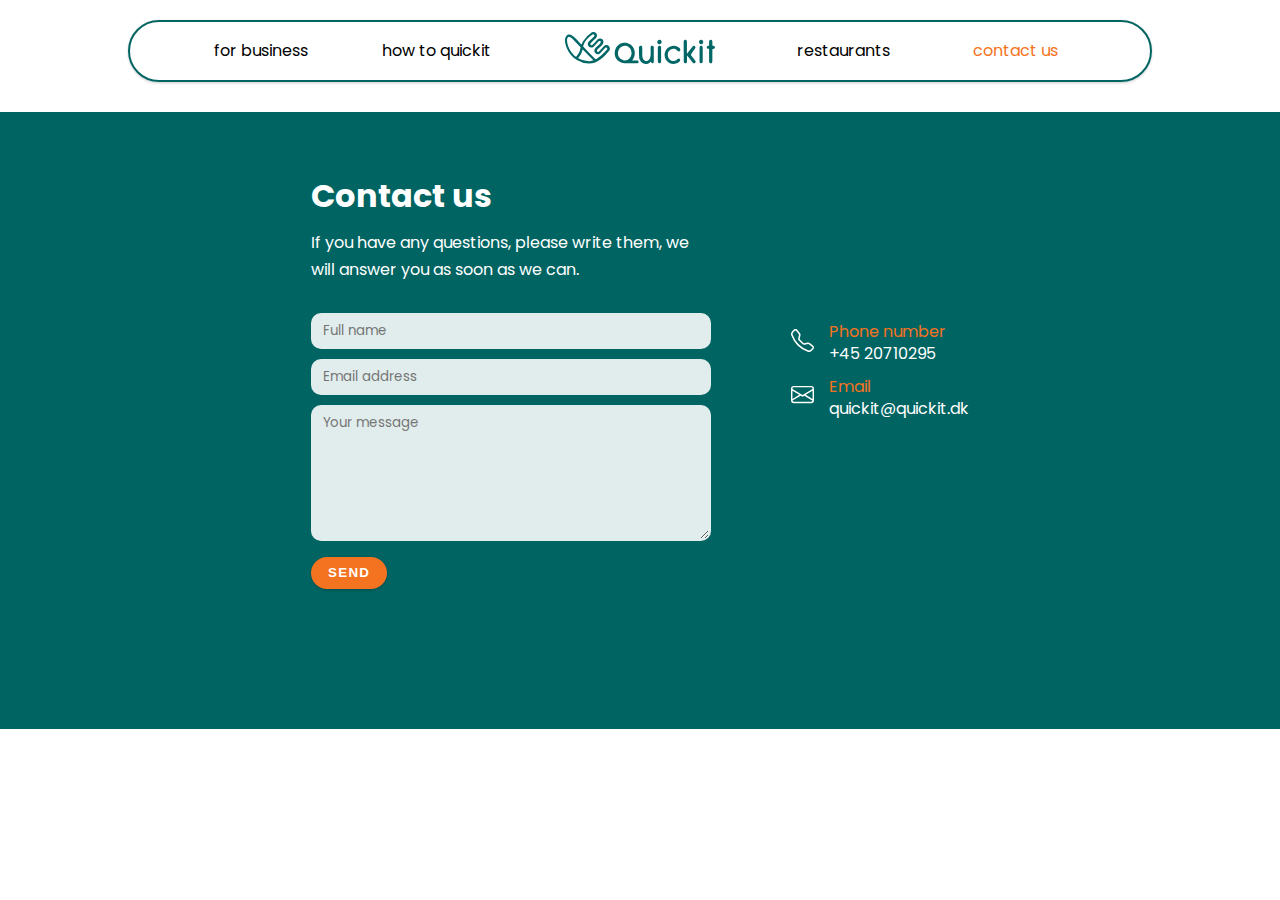
==== contact.html @ 6643c200 "starting point" ====
<!DOCTYPE html>
<html lang="en">
  <head>
    <meta charset="UTF-8" />
    <meta http-equiv="X-UA-Compatible" content="IE=edge" />
    <meta name="viewport" content="width=device-width, initial-scale=1.0" />
    <meta name="robots" content="noindex" />
    <title>Quickit</title>
    <link rel="stylesheet" href="style.css" />
  </head>
  <body>
    <header>
      <nav class="navbar">
        <ul>
          <li><a href="index.html#app">for business</a></li>
          <li><a href="how-to-quickit.html">how to quickit</a></li>
        </ul>
        <a href="index.html"><img class="logo" src="img/Old_logo_green_small.svg" alt="Quickit" /></a>
       
        <ul>
          <li><a href="restaurants.html">restaurants</a</li>
          <li><a class="selected" href="contact.html">contact us</a></li>
        </ul>


        <!-- BURGER MENU -->
        <button type="button" class="burger" id="menu-btn">
          <span class="burger-top"></span>
          <span class="burger-middle"></span>
          <span class="burger-bottom"></span>
        </button>
      </nav>

      <!-- MOBILE MENU  -->
      <div class="mobile-menu hidden" id="menu">
        <ul>
          <li><a href="index.html">For business</a></li>
          <li><a href="how-to-quickit.html">How to quickit</a></li>
          <li><a href="restaurants.html">Restaurants</a</li>
          <li><a class="selected" href="contact.html">Contact us</a></li>
        </ul>
        <div>
          <a class="m-right" href="#">
            <i>
              <svg xmlns="http://www.w3.org/2000/svg" width="30" height="30" fill="currentColor" class="bi bi-instagram" viewBox="0 0 16 16">
                <path d="M8 0C5.829 0 5.556.01 4.703.048 3.85.088 3.269.222 2.76.42a3.917 3.917 0 0 0-1.417.923A3.927 3.927 0 0 0 .42 2.76C.222 3.268.087 3.85.048 4.7.01 5.555 0 5.827 0 8.001c0 2.172.01 2.444.048 3.297.04.852.174 1.433.372 1.942.205.526.478.972.923 1.417.444.445.89.719 1.416.923.51.198 1.09.333 1.942.372C5.555 15.99 5.827 16 8 16s2.444-.01 3.298-.048c.851-.04 1.434-.174 1.943-.372a3.916 3.916 0 0 0 1.416-.923c.445-.445.718-.891.923-1.417.197-.509.332-1.09.372-1.942C15.99 10.445 16 10.173 16 8s-.01-2.445-.048-3.299c-.04-.851-.175-1.433-.372-1.941a3.926 3.926 0 0 0-.923-1.417A3.911 3.911 0 0 0 13.24.42c-.51-.198-1.092-.333-1.943-.372C10.443.01 10.172 0 7.998 0h.003zm-.717 1.442h.718c2.136 0 2.389.007 3.232.046.78.035 1.204.166 1.486.275.373.145.64.319.92.599.28.28.453.546.598.92.11.281.24.705.275 1.485.039.843.047 1.096.047 3.231s-.008 2.389-.047 3.232c-.035.78-.166 1.203-.275 1.485a2.47 2.47 0 0 1-.599.919c-.28.28-.546.453-.92.598-.28.11-.704.24-1.485.276-.843.038-1.096.047-3.232.047s-2.39-.009-3.233-.047c-.78-.036-1.203-.166-1.485-.276a2.478 2.478 0 0 1-.92-.598 2.48 2.48 0 0 1-.6-.92c-.109-.281-.24-.705-.275-1.485-.038-.843-.046-1.096-.046-3.233 0-2.136.008-2.388.046-3.231.036-.78.166-1.204.276-1.486.145-.373.319-.64.599-.92.28-.28.546-.453.92-.598.282-.11.705-.24 1.485-.276.738-.034 1.024-.044 2.515-.045v.002zm4.988 1.328a.96.96 0 1 0 0 1.92.96.96 0 0 0 0-1.92zm-4.27 1.122a4.109 4.109 0 1 0 0 8.217 4.109 4.109 0 0 0 0-8.217zm0 1.441a2.667 2.667 0 1 1 0 5.334 2.667 2.667 0 0 1 0-5.334z"/>
              </svg>
            </i>
          </a>
          <a href="#">
            <i>
              <svg xmlns="http://www.w3.org/2000/svg" width="30" height="30" fill="currentColor" class="bi bi-linkedin" viewBox="0 0 16 16">
                <path d="M0 1.146C0 .513.526 0 1.175 0h13.65C15.474 0 16 .513 16 1.146v13.708c0 .633-.526 1.146-1.175 1.146H1.175C.526 16 0 15.487 0 14.854V1.146zm4.943 12.248V6.169H2.542v7.225h2.401zm-1.2-8.212c.837 0 1.358-.554 1.358-1.248-.015-.709-.52-1.248-1.342-1.248-.822 0-1.359.54-1.359 1.248 0 .694.521 1.248 1.327 1.248h.016zm4.908 8.212V9.359c0-.216.016-.432.08-.586.173-.431.568-.878 1.232-.878.869 0 1.216.662 1.216 1.634v3.865h2.401V9.25c0-2.22-1.184-3.252-2.764-3.252-1.274 0-1.845.7-2.165 1.193v.025h-.016a5.54 5.54 0 0 1 .016-.025V6.169h-2.4c.03.678 0 7.225 0 7.225h2.4z"/>
              </svg>
            </i>
          </a>
        </div>
      </div>
    </header>

    <main class="bg-primary">
      <article class="grid-col-2 box-text">
        <section>
          <h1>Contact us</h1>
          <p>If you have any questions, please write them, we will answer you as soon as we can.</p>
          <div>
            <input type="text" name="fullname" placeholder="Full name">
            <input type="email" name="email" placeholder="Email address">
            <textarea name="message" id="message" cols="30" rows="6" placeholder="Your message"></textarea>
            <input class="btn bg-secondary" type="submit" value="Send">
          </div>
        </section>

        <aside>
          <div class="flex">
            <i>
              <svg xmlns="http://www.w3.org/2000/svg" width="23" height="23" fill="currentColor" class="bi bi-telephone" viewBox="0 0 16 16">
                <path d="M3.654 1.328a.678.678 0 0 0-1.015-.063L1.605 2.3c-.483.484-.661 1.169-.45 1.77a17.568 17.568 0 0 0 4.168 6.608 17.569 17.569 0 0 0 6.608 4.168c.601.211 1.286.033 1.77-.45l1.034-1.034a.678.678 0 0 0-.063-1.015l-2.307-1.794a.678.678 0 0 0-.58-.122l-2.19.547a1.745 1.745 0 0 1-1.657-.459L5.482 8.062a1.745 1.745 0 0 1-.46-1.657l.548-2.19a.678.678 0 0 0-.122-.58L3.654 1.328zM1.884.511a1.745 1.745 0 0 1 2.612.163L6.29 2.98c.329.423.445.974.315 1.494l-.547 2.19a.678.678 0 0 0 .178.643l2.457 2.457a.678.678 0 0 0 .644.178l2.189-.547a1.745 1.745 0 0 1 1.494.315l2.306 1.794c.829.645.905 1.87.163 2.611l-1.034 1.034c-.74.74-1.846 1.065-2.877.702a18.634 18.634 0 0 1-7.01-4.42 18.634 18.634 0 0 1-4.42-7.009c-.362-1.03-.037-2.137.703-2.877L1.885.511z"/>
              </svg>
            </i>
            <div>
              <span>Phone number</span>
              <span>+45 20710295</span>
            </div>
          </div>

          <div class="flex">
            <i>
              <svg xmlns="http://www.w3.org/2000/svg" width="23" height="23" fill="currentColor" class="bi bi-envelope" viewBox="0 0 16 16">
                <path d="M0 4a2 2 0 0 1 2-2h12a2 2 0 0 1 2 2v8a2 2 0 0 1-2 2H2a2 2 0 0 1-2-2V4zm2-1a1 1 0 0 0-1 1v.217l7 4.2 7-4.2V4a1 1 0 0 0-1-1H2zm13 2.383l-4.758 2.855L15 11.114v-5.73zm-.034 6.878L9.271 8.82 8 9.583 6.728 8.82l-5.694 3.44A1 1 0 0 0 2 13h12a1 1 0 0 0 .966-.739zM1 11.114l4.758-2.876L1 5.383v5.73z"/>
              </svg>
            </i>
            <div>
              <span>Email</span>
              <a class="emailAddress" href = "mailto: quickit@quickit.dk">quickit@quickit.dk</a></span>
            </div>
          </div>
        </aside>
      </article>
    </main>

    <script src="script.js"></script>
  </body>
</html>
---- style.css ----
@import url("https://fonts.googleapis.com/css2?family=Poppins:wght@200;300;400;500;600;700&display=swap");

/* GENERAL */
:root {
  --color-primary: #006462;
  --color-secondary: #f47321;
  --color-dark: #48505f;
  --color-light: #e3e3e3;
}

* {
  box-sizing: border-box;
  margin: 0;
  padding: 0;
}

html,
body {
  font-family: "Poppins";
  line-height: 1.4;
  color: #000;
}

a {
  color: #000;
  text-decoration: none;
  cursor: pointer;
}

ul {
  list-style: none;
}

h1,
h2 {
  font-size: 2rem;
}

.special-heading::before {
  content: "";
  position: absolute;
  width: 80px;
  height: 60px;
  border-radius: 1px;
  border-bottom: 5px solid var(--color-secondary);
}

h2 {
  margin-bottom: 1rem;
}

.special-heading {
  /* font-size: clamp(2rem, 8vw, 8rem); */
  display: block;
  font-size: 3rem;
  font-weight: 800;
  background: linear-gradient(to top, transparent 0%, var(--primary-color) 70%);
  -webkit-background-clip: text;
  /* opacity: 0.1; */
  text-align: center;
  grid-column: 1/-1;
  /* transform: rotate(-3deg); */
  position: relative;
}

p {
  margin: 5px 0;
  line-height: 1.7;
}

img {
  width: 100%;
  max-width: 250px;
}

section {
  padding: 2rem 0;
}

section,
main.bg-primary {
  margin-top: 30px;
  padding-bottom: 30px;
}

i {
  color: #fff;
}

video {
  max-width: 100%;
}

input:not(input.btn),
textarea {
  background-color: #e0edec;
  border-radius: 10px;
  padding: 6px 10px;
  margin-bottom: 10px;
  width: 400px;
  font-family: "Poppins";
}

input[type="text"],
input[type="email"],
textarea {
  border: 2px transparent solid;
}

input:focus,
textarea:focus {
  border: 2px solid var(--color-secondary);
  outline: none;
}

input:hover,
textarea:hover {
  border: 2px solid var(--color-secondary);
}

article.box-text section p {
  margin-top: 10px;
  margin-bottom: 30px;
}

figcaption {
  max-width: 270px;
  height: 130px;
  /* text-align: center; */
}

/* NAVBAR */
header {
  width: 100%;
  height: auto;
  margin-top: 20px;
}
.navbar {
  display: block;
  margin: 0 auto;
  width: 80%;
  /* max-width: 1000px; */
  height: auto;
  box-shadow: 0 1px 3px rgb(0 0 0 / 10%), 0 2px 2px rgb(0 0 0 / 6%),
    0 0 2px rgb(0 0 0 / 7%);
  border: 2px solid var(--color-primary);
  border-radius: 50px;
  padding: 10px;
}

.navbar {
  display: flex;
  justify-content: center;
  align-items: center;
}

.navbar ul {
  display: flex;
  justify-content: space-evenly;
  align-items: center;
  width: 100%;
}

.navbar a:hover {
  box-shadow: 0 1.3px var(--color-primary);
}

.logo {
  width: 150px;
  height: auto;
}

.selected {
  color: var(--color-secondary);
}

.slider-click .selected {
  border-bottom: 3px solid var(--color-secondary);
}

.slider-click a:hover {
  color: var(--color-secondary);
}

.slider-click em {
  font-style: initial;
  font-weight: 400;
  color: #000;
}

.container {
  width: 100%;
  position: relative;
}

.container::before {
  content: "";
  position: absolute;
  height: 700px;
  bottom: -700px;
  right: 0;
  left: 0;
  z-index: -10;
  /* background-color: var(--color-secondary); */
  background: linear-gradient(to top, #f7f7f700, #006462);
  transform: skewY(-3deg);
  opacity: 0.6;
}

.container::after {
  content: "";
  position: absolute;
  height: 100px;
  bottom: -70px;
  right: 0;
  left: 0;
  z-index: -10;
  background-color: var(--color-secondary);
  transform: skewY(-3deg);
}

.icon-container {
  /* width: 100px;
  height: 102px; */
  width: 106px;
  height: 106px;
  place-self: end;
  position: relative;
  overflow: hidden;
  border-radius: 10px;
  display: flex;
  align-items: center;
  justify-content: center;
}

.icon-container::before {
  content: "";
  position: absolute;
  /* width: 102px;
  height: 104px; */
  width: 40px;
  height: 140%;
  /* background: linear-gradient(#fff, var(--color-secondary)); */
  background-color: var(--color-secondary);
  animation: rotate 5s linear infinite;
  /* border-radius: 20px; */
  place-self: center;
}

.icon-container::after {
  content: "";
  position: absolute;
  inset: 4px;
  border-radius: 10px;
}

#delay1 .icon-container::before {
  animation-delay: 1s;
}

#delay2 .icon-container::before {
  animation-delay: 2s;
}

@keyframes rotate {
  0% {
    transform: rotate(0deg);
  }
  100% {
    transform: rotate(360deg);
  }
}

.icon-container img {
  position: relative;
  place-self: center;
  z-index: 1;
}

/* BOX */

.box-images {
  position: relative;
  top: 0;
  left: 0;
}

.box-a img,
.box-text {
  max-width: 500px;
  margin: 0 auto;
  justify-self: center;
  /* padding: 20px 0; */
}

.box-a img {
  position: relative;
  top: 0;
  left: 0;
}

#animated_text {
  position: absolute;
  left: 0px;
  top: 0;
  animation: rotation 30s infinite linear;
}

@keyframes rotation {
  from {
    transform: rotate(0deg);
  }
  to {
    transform: rotate(359deg);
  }
}

.box-a em {
  color: var(--color-primary);
  font-style: normal;
}

.box-b .grid-col-3 {
  border-radius: 5px;
  padding: 3vw 0 5vw 0;
  background-color: var(--color-primary);
}

.box-b .grid-col-3 {
  border-radius: 5px;
  box-shadow: 0 5px 25px rgb(0 0 0 / 15%);
  padding: 5vw 0;
  background-color: var(--color-primary);
}
.title {
  text-align: center;
  margin-top: 2rem;
}

.box-c span {
  font-size: 1.5rem;
}

.arrow {
  z-index: 100;
  font-size: 2rem;
  color: #fff;
  cursor: pointer;
  padding: 0 10px;
  background-color: var(--color-primary);
  position: absolute;
  right: 1vw;
  bottom: 0;
}

.arrow i:hover {
  transform: scale(1.3);
}

.box-d.bg-primary {
  width: 100%;
  position: relative;
  background-color: var(--color-primary);
  /* z-index: -1; */
}

/* .box-d.bg-primary::before,
.box-d.bg-primary::after {
  content: "";
  position: absolute;
  height: 1400px;
  bottom: -600px;
  right: 0;
  left: 0;
  z-index: -10;
  background: linear-gradient(to top, #63918f00, #006462);
  transform: skewY(-3deg);
} */

.box-e {
  margin-left: 2rem;
  margin-bottom: 30px;
  position: relative;
}

.box-e p:first-child {
  margin-bottom: 20px;
}

.box-e img {
  max-width: 350px;
  place-self: center;
}

.box-f h3 {
  margin: 10px 0;
}

.box-f .flex {
  gap: 5rem;
  justify-content: center;
}

.box-f p .box-text p,
.box-text .btn {
  margin-top: 20px;
}

.box-text input.btn {
  margin-top: 0;
}

/* GRID STYLES */
.grid-col-2 {
  display: grid;
  grid-template-columns: 1fr 1fr;
  gap: 1.5rem;
  align-items: center;
  justify-content: space-between;
  margin-bottom: 5rem;
}

.bg-primary .grid-col-2 {
  justify-content: center;
}

article.grid-col-2 {
  gap: 5rem;
}

/* .box-e.grid-col-2 {
  align-items: start;
} */

.grid-col-2b {
  display: grid;
  grid-template-columns: 1fr 2fr;
  align-items: center;
  justify-content: space-between;
  gap: 1rem;
}

.grid-col-3 {
  margin: 20px;
  display: grid;
  grid-template-columns: repeat(auto-fit, minmax(250px, 1fr));
  gap: 2rem;
  row-gap: 3rem;
  align-items: center;
  justify-content: space-between;
}

.box-b .grid-col-3 img {
  max-width: 100px;
  justify-self: end;
}

.box-d .grid-col-3 {
  grid-template-columns: repeat(auto-fit, minmax(350px, 1fr));
}

.box-d .grid-col-3 img {
  max-width: 200px;
  margin: 0 auto;
  display: block;
}

.grid-reversed :first-child {
  order: 2;
}

footer .grid-col-3 * {
  place-self: center;
}

.flex {
  display: flex;
  gap: 15px;
  align-items: center;
  margin-top: 10px;
}

/* BUTTONS */
.btn {
  cursor: pointer;
  display: inline-block;
  font-weight: bold;
  text-transform: uppercase;
  letter-spacing: 1.3px;
  color: #fff;
  border: none;
  border-radius: 25px;
  padding: 10px 20px;
  line-height: 1.2;
  text-align: center;
  text-decoration: none;
  background-color: var(--color-primary);
  box-shadow: 0 1px 3px rgb(0 0 0 / 10%), 0 2px 2px rgb(0 0 0 / 6%),
    0 0 2px rgb(0 0 0 / 7%);
}

.btn:hover {
  background-color: var(--color-secondary);
}

input.btn {
  padding: 6px 15px;
  border: 2px solid var(--color-secondary);
}

input.btn:hover {
  border: 2px solid #fff;
}

.buttons {
  display: flex;
  flex-direction: column;
}

/* BACKGROUNDS */
.bg-primary {
  background-color: var(--color-primary);
  color: #fff;
}

.bg-secondary {
  background-color: var(--color-secondary);
}

.bg-light {
  background-color: var(--color-light);
  color: #000;
}

/* TEXT STYLING */
.box-e .box-text {
  box-shadow: 0 5px 25px rgb(0 0 0 /15%);
  padding: 20px;
}

.text-center {
  text-align: center;
}

.text-light {
  font-weight: lighter;
}

/* MARGINS AND PADDINGS */
.m-right {
  margin-right: 1rem;
}

/* FOOTER */
footer {
  padding: 5px;
  border-top: 2px solid rgba(248, 248, 248, 0.5);
}

span:first-of-type {
  color: var(--color-secondary);
  display: block;
}

.footerInteraction:hover {
  transform: scale(1.2);
}

.emailAddress {
  color: white !important;
}

/* BURGER MENU ICON */
.burger {
  cursor: pointer;
  width: 24px;
  height: 24px;
  position: relative;
  background: none;
  border: none;
  z-index: 10;
  transition: all 0.25s;
  display: none;
}

.burger-top,
.burger-middle,
.burger-bottom {
  position: absolute;
  top: 0;
  left: 0;
  width: 24px;
  height: 2px;
  background-color: #000;
  transform: rotate(0);
  transition: all 0.5s;
}

.burger-middle {
  transform: translateY(7px);
}

.burger-bottom {
  transform: translateY(14px);
}

.open .burger-top {
  transform: rotate(45deg) translateY(6px) translateX(6px);
}

.open .burger-middle {
  display: none;
}

.open .burger-bottom {
  transform: rotate(-45deg) translateY(6px) translateX(-6px);
}

/* MOBILE MENU */
.mobile-menu {
  position: fixed;
  top: 100px;
  right: 0;
  background-color: var(--color-primary);
  width: 90%;
  height: 100%;
  padding: 30px;
  box-shadow: inset 0 4px 3px -3px rgb(0 0 0 / 10%),
    inset 0 4px 2px -2px rgb(0 0 0 / 7%);
  transition: all 0.6s;
  z-index: 10;
}

.mobile-menu ul a {
  color: #fff;
  line-height: 3;
  border-bottom: 1px solid #fff;
  font-size: 20px;
}

.mobile-menu a:hover {
  box-shadow: 0 1.3px var(--color-secondary);
  color: var(--color-secondary);
}

.mobile-menu div:last-child {
  margin-top: 30px;
}

.hidden {
  transform: translateX(100%);
  opacity: 0;
  transition: all 0s;
}

.no-scroll {
  overflow: hidden;
}

/* new slider */
section.box-c {
  margin-top: 0;
  padding: 0;
}

.box-c {
  position: relative;
}

.slider-container {
  position: relative;
  width: 800px;
  min-height: 500px;
  margin: 20px auto;
  overflow: hidden;
  border-radius: 10px;
  box-shadow: 0 5px 25px rgb(0 0 0 /15%);
}

.slider-container .slide {
  position: absolute;
  width: 100%;
  height: 100%;
  background-color: #f9f9f9;
  clip-path: circle(0% at 0 50%);
}

.slider-container .slide.active {
  clip-path: circle(150% at 0 50%);
  transition: 2s;
}

.slider-container .slide img {
  object-fit: cover;
  margin: auto;
  max-width: 150px;
}

.box-c {
  display: flex;
}

.slider-container .slide .info {
  position: absolute;
  right: 44px;
  width: 50%;
  border-radius: 5px;
  box-shadow: 0 5px 25px rgb(1 1 1 / 5%);
  margin: auto;
}

.navigation {
  height: 500px;
  display: flex;
  align-items: center;
  justify-content: space-between;
  opacity: 1;
  /* transition: opacity 0.5s ease; */
}

/* .slider-container:hover .navigation {
  opacity: 1;
} */

.prev-btn,
.next-btn {
  z-index: 100;
  font-size: 2rem;
  color: #fff;
  cursor: pointer;
  padding: 10px;
  background-color: var(--color-primary);
}

.prev-btn {
  border-top-right-radius: 3px;
  border-bottom-right-radius: 3px;
}

.next-btn {
  border-top-left-radius: 3px;
  border-bottom-left-radius: 3px;
}

.navigation-visibility {
  z-index: 100;
  display: flex;
  justify-content: center;
}

.navigation-visibility .slide-icon {
  z-index: 100;
  background-color: #066a682e;
  width: 20px;
  height: 10px;
  transform: translateY(-50px);
  margin: 0 6px;
  border-radius: 2px;
  box-shadow: 0 5px 25px rgb(1 1 1/20%);
  cursor: pointer;
}

.navigation-visibility .slide-icon.active {
  background-color: var(--color-primary);
}

/*******REVIEW******/

.review {
  position: relative;
  padding: 20px;
}

.review:hover {
  background-color: rgba(0, 0, 0, 0.219);
}

.img_review {
  display: block;
  width: 100%;
}

.img_overlay {
  width: 100%;
  height: 100%;
  background-color: #0064626b;
  color: #fff;
  display: flex;
  flex-direction: column;
  align-items: center;
  justify-content: center;
  opacity: 1;
  transition: opacity 0.25;
}

.review .img_overlay:hover {
  opacity: 1;
  cursor: pointer;
  text-align: center;
}

.img_overlay span {
  font-size: 3rem;
  text-align: center;
}

.img_overlay h4 {
  font-size: 1.5rem;
  text-align: center;
  font-weight: 200;
  font-style: italic;
}

/* about page - cup */

.cup-container {
  position: relative;
  top: 50px;
  display: flex;
  align-items: center;
  justify-content: center;
  z-index: -1;
}

.cup {
  position: relative;
  width: 280px;
  height: 300px;
  /* background: linear-gradient(to right, #2e7a7a, #006462); */
  background: linear-gradient(to right, #f9f9f9, #d9d9d9);
  border-bottom-left-radius: 45%;
  border-bottom-right-radius: 45%;
}

.top {
  position: absolute;
  top: -30px;
  left: 0;
  width: 100%;
  height: 60px;
  /* background-color: var(--color-primary); */
  background: linear-gradient(to right, #f9f9f9, #d9d9d9);
  border-radius: 50%;
}

.circle {
  position: absolute;
  top: 5px;
  left: 10px;
  width: calc(100% - 20px);
  height: 50px;
  /* background: linear-gradient(to right, #1b6d6c, #65a3a2); */
  background: linear-gradient(to left, #f9f9f9, #d9d9d9);
  border-radius: 50%;
  overflow: hidden;
}

.coffee {
  position: absolute;
  top: 15px;
  left: 0;
  width: 100%;
  height: 100%;
  background: linear-gradient(rgb(61, 25, 4), #6d391b);
  border-radius: 50%;
}

.handle {
  position: absolute;
  right: -70px;
  top: 40px;
  width: 160px;
  height: 180px;
  border: 25px solid #dcdcdc;
  border-left: 25px solid transparent;
  border-bottom: 25px solid transparent;
  border-radius: 50%;
  transform: rotate(42deg);
}

.plate {
  position: absolute;
  bottom: -50px;
  left: 50%;
  transform: translateX(-50%);
  width: 500px;
  height: 200px;
  /* background: linear-gradient(to left, #1b6d6c, #65a3a2); */
  background: linear-gradient(to right, #f9f9f9, #d9d9d9);
  border-radius: 50%;
  box-shadow: 0 35px 35px rgba(0, 0, 0, 0.2);
}

.plate::before {
  content: "";
  position: absolute;
  top: 10px;
  left: 10px;
  right: 10px;
  bottom: 10px;
  border-radius: 50%;
  /* background: linear-gradient(to left, #1b6d6c, #65a3a2); */
  background: linear-gradient(to left, #f9f9f9, #d9d9d9);
}

.plate::after {
  content: "";
  position: absolute;
  top: 30px;
  left: 30px;
  right: 30px;
  bottom: 30px;
  border-radius: 50%;
  background: radial-gradient(rgba(0, 0, 0, 0.2) 25%, transparent, transparent);
}

.vapour {
  position: relative;
  display: flex;
  z-index: 1000;
  padding: 0 20px;
}

.vapour span {
  position: relative;
  bottom: 50px;
  display: block;
  margin: 0 2px 50px;
  min-width: 8px;
  height: 120px;
  background-color: #fff;
  border-radius: 50%;
  animation: animate 5s linear infinite;
  opacity: 0;
  filter: blur(8px);
  animation-delay: calc(var(--i) * -0.5s);
}

@keyframes animate {
  0% {
    transform: translateY(0) scaleX(1);
    opacity: 0;
  }
  15% {
    opacity: 1;
  }
  50% {
    transform: translateY(-150px) scaleX(5);
  }
  95% {
    opacity: 0;
  }
  100% {
    transform: translateY(-300px) scaleX(5);
  }
}

/* RESTAURANT PAGE */
#map {
  height: 400px;
  width: 70%;
  margin: 2rem auto;
}

.restaurantGrid {
  display: grid;
  grid-template-columns: repeat(auto-fill, minmax(15rem, 1fr));
  height: auto;
  gap: 1rem;
  margin: 1rem 20rem 1rem 20rem;
}

.restaurant {
  position: relative;
  background: black;
  overflow: hidden;
  height: auto;
  margin: 0;
  vertical-align: middle;
}

.restaurant:hover {
  background-color: #666;
}

.restaurantBackground {
  position: relative;
  display: block;
  max-width: 100%;
  height: 30rem;
  object-fit: cover;
  opacity: 0.4;
  margin: 0;
}

.restaurantLogo {
  position: absolute;
  width: 10rem;
  left: 50%;
  top: 50%;
  transform: translate(-50%, -50%);
}

.restaurantName {
  color: var(--color-light);
  position: absolute;
  left: 20%;
  top: 60%;
  font-size: 2rem;
  margin: 0;
}

/*maps info window*/
.gm-style-iw-d {
  overflow: hidden !important;
}

.gm-style-iw.gm-style-iw-c {
  padding: 0;
}

.first_section {
  display: flex;
  flex-direction: column;
  align-items: center;
}

.first_section h4 {
  padding-top: 2rem;
}

/* MEDIA QUERIES */
@media screen and (min-width: 1440px) {
  .box-a img {
    max-width: 600px;
  }
  .navbar,
  .box-a,
  .box-c,
  .box-d .grid-col-3,
  .box-e {
    max-width: 1440px;
    margin-right: auto;
    margin-left: auto;
  }
  .box-b .grid-col-3 {
    margin: 20px;
    grid-template-columns: repeat(auto-fit, minmax(450px, 1fr));
  }

  .box-f img {
    max-width: 300px;
  }

  .restaurantGrid {
    margin: 1rem 20rem 1rem 20rem;
  }
}

@media screen and (max-width: 1260px) {
  h1,
  h2 {
    font-size: 1.5rem;
  }
  .box-d .grid-col-3 {
    grid-template-columns: repeat(auto-fit, minmax(250px, 1fr));
  }
}

@media (min-width: 1100px) {
  .text-light {
    display: grid;
    grid-template-columns: 1fr 1fr;
    grid-template-rows: 1fr 1fr;
    margin: 0 5rem 0 4rem;
  }

  .text-light p {
    grid-row: 2;
  }
}

@media screen and (max-width: 1100px) {
  .navbar {
    width: 100%;
  }

  .slide img {
    max-width: 200px;
  }

  .slide p {
    font-size: 16px;
    padding: 14px;
  }
  .slide p:last-child {
    margin-bottom: 0;
  }

  .grid-col-3 img {
    max-width: 150px;
  }

  .box-f .flex {
    gap: 2rem;
  }

  .cup-container {
    transform: translateX(-100px);
  }

  .restaurantGrid {
    margin: 1rem 10rem 1rem 10rem;
  }
  #map {
    width: 90%;
    margin: 0 auto;
  }
  .restaurantBackground {
    height: 25rem;
  }
}

@media screen and (max-width: 760px) {
  .box-a img {
    z-index: -10;
  }
  p {
    font-size: 14px;
  }

  section {
    padding: 20px;
  }

  .burger {
    display: block;
  }

  .navbar {
    border: none;
    box-shadow: none;
    justify-content: space-between;
  }

  .navbar ul {
    display: none;
  }
  .grid-col-2,
  .grid-col-2b,
  .grid-col-3 {
    grid-template-columns: 1fr;
  }

  .box-a.grid-col-2 img:first-child {
    order: 2;
  }

  .box-b .grid-col-3 img {
    justify-self: center;
  }

  .slider-container .slide .info {
    position: initial;
    width: fit-content;
    text-align: center;
  }

  .slider-container {
    min-height: 700px;
  }
  .navigation {
    height: 520px;
  }

  .special-heading {
    opacity: 1;
  }

  .box-images {
    max-width: 200px;
    place-self: center;
  }

  .box-c {
    display: flex;
  }

  .box-e {
    margin-left: 0;
    margin-bottom: 100px;
  }

  .box-f .flex {
    display: grid;
    max-width: 200px;
    margin: 0 auto;
  }
  article.grid-col-2 {
    gap: 0;
  }
  article.box-text {
    max-width: 300px;
    margin: 0 auto;
    justify-self: center;
  }

  .img_overlay {
    position: initial;
    opacity: 1;
  }

  .cup-container {
    transform: translateX(0);
  }

  .cup {
    width: 140px;
    height: 150px;
  }

  .plate {
    bottom: -25px;
    left: 50%;
    transform: translateX(-50%);
    width: 250px;
    height: 100px;
  }

  .handle {
    position: absolute;
    right: -30px;
    top: 20px;
    width: 80px;
    height: 90px;
    border: 12px solid #dcdcdc;
    border-left: 12px solid transparent;
    border-bottom: 12px solid transparent;
  }

  .restaurantGrid {
    margin: 1rem 1rem 1rem 1rem;
  }
  #map {
    width: 90%;
    margin: 0 auto;
  }
  .restaurantBackground {
    height: 15rem;
  }

  input:not(input.btn),
  textarea {
    width: fit-content;
  }
}
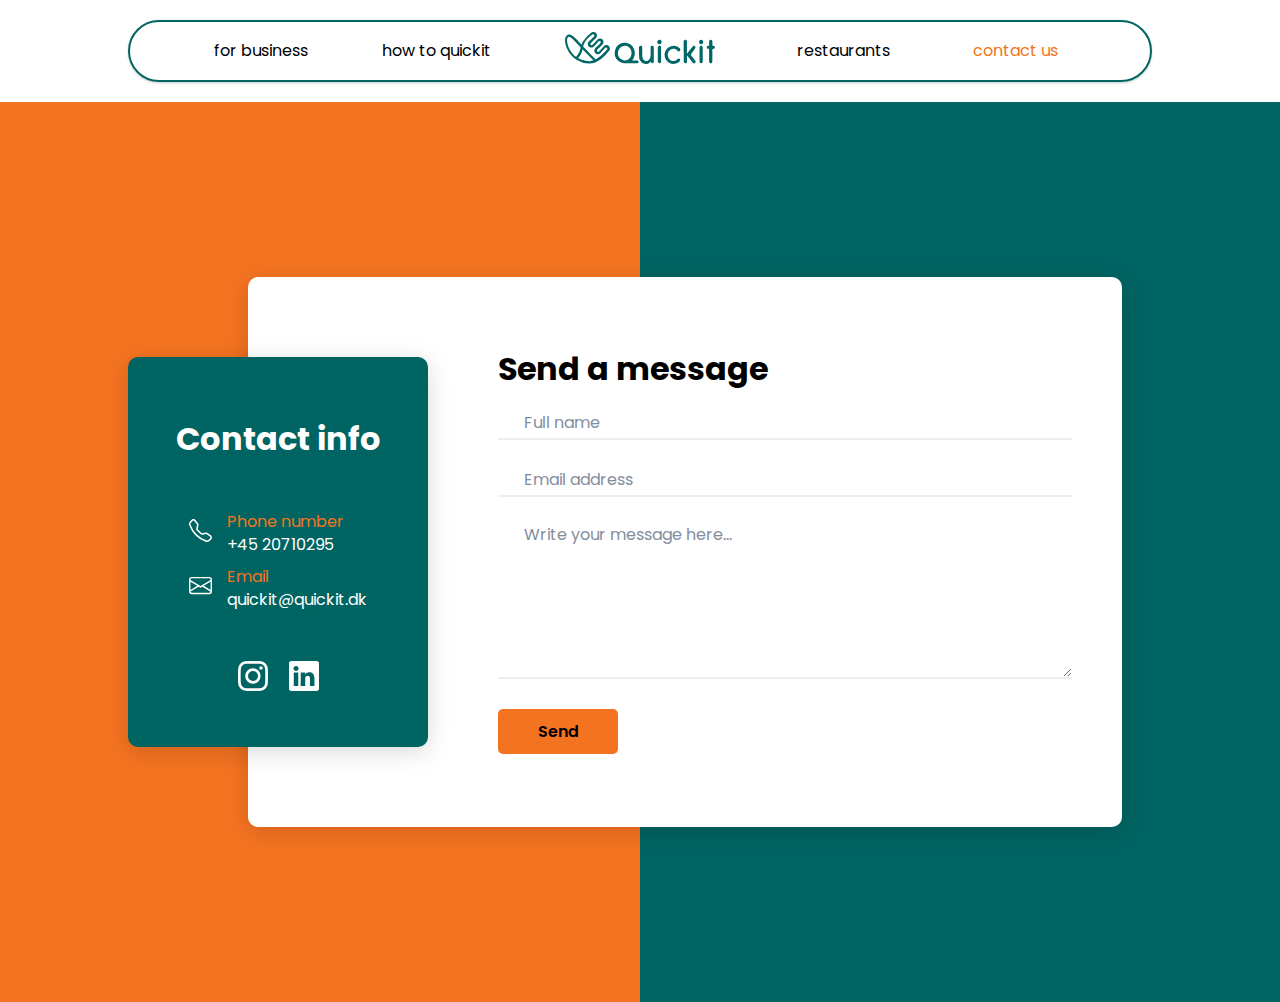
==== commit b18e379d: "new-layout" ====
--- a/contact.html
+++ b/contact.html
@@ -7,9 +7,10 @@
     <meta name="robots" content="noindex" />
     <title>Quickit</title>
     <link rel="stylesheet" href="style.css" />
+<link rel="stylesheet" href="https://unicons.iconscout.com/release/v4.0.0/css/line.css">
   </head>
   <body>
-    <header>
+    <header id="contact-page">
       <nav class="navbar">
         <ul>
           <li><a href="index.html#app">for business</a></li>
@@ -58,7 +59,7 @@
       </div>
     </header>
 
-    <main class="bg-primary">
+    <!-- <main class="bg-primary">
       <article class="grid-col-2 box-text">
         <section>
           <h1>Contact us</h1>
@@ -97,6 +98,93 @@
           </div>
         </aside>
       </article>
+    </main> -->
+    <main class="contact">
+      <div class="contact-container">
+        <section class="contact-info">
+          <h1>Contact info</h1>
+           <aside>
+          <div class="flex">
+            <i>
+              <svg xmlns="http://www.w3.org/2000/svg" width="23" height="23" fill="currentColor" class="bi bi-telephone" viewBox="0 0 16 16">
+                <path d="M3.654 1.328a.678.678 0 0 0-1.015-.063L1.605 2.3c-.483.484-.661 1.169-.45 1.77a17.568 17.568 0 0 0 4.168 6.608 17.569 17.569 0 0 0 6.608 4.168c.601.211 1.286.033 1.77-.45l1.034-1.034a.678.678 0 0 0-.063-1.015l-2.307-1.794a.678.678 0 0 0-.58-.122l-2.19.547a1.745 1.745 0 0 1-1.657-.459L5.482 8.062a1.745 1.745 0 0 1-.46-1.657l.548-2.19a.678.678 0 0 0-.122-.58L3.654 1.328zM1.884.511a1.745 1.745 0 0 1 2.612.163L6.29 2.98c.329.423.445.974.315 1.494l-.547 2.19a.678.678 0 0 0 .178.643l2.457 2.457a.678.678 0 0 0 .644.178l2.189-.547a1.745 1.745 0 0 1 1.494.315l2.306 1.794c.829.645.905 1.87.163 2.611l-1.034 1.034c-.74.74-1.846 1.065-2.877.702a18.634 18.634 0 0 1-7.01-4.42 18.634 18.634 0 0 1-4.42-7.009c-.362-1.03-.037-2.137.703-2.877L1.885.511z"/>
+              </svg>
+            </i>
+            <div>
+              <span>Phone number</span>
+              <span>+45 20710295</span>
+            </div>
+          </div>
+
+          <div class="flex">
+            <i>
+              <svg xmlns="http://www.w3.org/2000/svg" width="23" height="23" fill="currentColor" class="bi bi-envelope" viewBox="0 0 16 16">
+                <path d="M0 4a2 2 0 0 1 2-2h12a2 2 0 0 1 2 2v8a2 2 0 0 1-2 2H2a2 2 0 0 1-2-2V4zm2-1a1 1 0 0 0-1 1v.217l7 4.2 7-4.2V4a1 1 0 0 0-1-1H2zm13 2.383l-4.758 2.855L15 11.114v-5.73zm-.034 6.878L9.271 8.82 8 9.583 6.728 8.82l-5.694 3.44A1 1 0 0 0 2 13h12a1 1 0 0 0 .966-.739zM1 11.114l4.758-2.876L1 5.383v5.73z"/>
+              </svg>
+            </i>
+            <div>
+              <span>Email</span>
+              <a class="emailAddress" href = "mailto: quickit@quickit.dk">quickit@quickit.dk</a></span>
+            </div>
+          </div>
+        </aside>
+         <!-- social media -->
+        <div>
+          <a class="m-right" href="#">
+            <i>
+              <svg class="footerInteraction" xmlns="http://www.w3.org/2000/svg" width="30" height="30" fill="currentColor" class="bi bi-instagram" viewBox="0 0 16 16">
+                <path d="M8 0C5.829 0 5.556.01 4.703.048 3.85.088 3.269.222 2.76.42a3.917 3.917 0 0 0-1.417.923A3.927 3.927 0 0 0 .42 2.76C.222 3.268.087 3.85.048 4.7.01 5.555 0 5.827 0 8.001c0 2.172.01 2.444.048 3.297.04.852.174 1.433.372 1.942.205.526.478.972.923 1.417.444.445.89.719 1.416.923.51.198 1.09.333 1.942.372C5.555 15.99 5.827 16 8 16s2.444-.01 3.298-.048c.851-.04 1.434-.174 1.943-.372a3.916 3.916 0 0 0 1.416-.923c.445-.445.718-.891.923-1.417.197-.509.332-1.09.372-1.942C15.99 10.445 16 10.173 16 8s-.01-2.445-.048-3.299c-.04-.851-.175-1.433-.372-1.941a3.926 3.926 0 0 0-.923-1.417A3.911 3.911 0 0 0 13.24.42c-.51-.198-1.092-.333-1.943-.372C10.443.01 10.172 0 7.998 0h.003zm-.717 1.442h.718c2.136 0 2.389.007 3.232.046.78.035 1.204.166 1.486.275.373.145.64.319.92.599.28.28.453.546.598.92.11.281.24.705.275 1.485.039.843.047 1.096.047 3.231s-.008 2.389-.047 3.232c-.035.78-.166 1.203-.275 1.485a2.47 2.47 0 0 1-.599.919c-.28.28-.546.453-.92.598-.28.11-.704.24-1.485.276-.843.038-1.096.047-3.232.047s-2.39-.009-3.233-.047c-.78-.036-1.203-.166-1.485-.276a2.478 2.478 0 0 1-.92-.598 2.48 2.48 0 0 1-.6-.92c-.109-.281-.24-.705-.275-1.485-.038-.843-.046-1.096-.046-3.233 0-2.136.008-2.388.046-3.231.036-.78.166-1.204.276-1.486.145-.373.319-.64.599-.92.28-.28.546-.453.92-.598.282-.11.705-.24 1.485-.276.738-.034 1.024-.044 2.515-.045v.002zm4.988 1.328a.96.96 0 1 0 0 1.92.96.96 0 0 0 0-1.92zm-4.27 1.122a4.109 4.109 0 1 0 0 8.217 4.109 4.109 0 0 0 0-8.217zm0 1.441a2.667 2.667 0 1 1 0 5.334 2.667 2.667 0 0 1 0-5.334z"/>
+              </svg>
+            </i>
+          </a>
+          <a href="#" >
+            <i>
+              <svg class="footerInteraction" xmlns="http://www.w3.org/2000/svg" width="30" height="30" fill="currentColor" class="bi bi-linkedin" viewBox="0 0 16 16">
+                <path d="M0 1.146C0 .513.526 0 1.175 0h13.65C15.474 0 16 .513 16 1.146v13.708c0 .633-.526 1.146-1.175 1.146H1.175C.526 16 0 15.487 0 14.854V1.146zm4.943 12.248V6.169H2.542v7.225h2.401zm-1.2-8.212c.837 0 1.358-.554 1.358-1.248-.015-.709-.52-1.248-1.342-1.248-.822 0-1.359.54-1.359 1.248 0 .694.521 1.248 1.327 1.248h.016zm4.908 8.212V9.359c0-.216.016-.432.08-.586.173-.431.568-.878 1.232-.878.869 0 1.216.662 1.216 1.634v3.865h2.401V9.25c0-2.22-1.184-3.252-2.764-3.252-1.274 0-1.845.7-2.165 1.193v.025h-.016a5.54 5.54 0 0 1 .016-.025V6.169h-2.4c.03.678 0 7.225 0 7.225h2.4z"/>
+              </svg>
+            </i>
+          </a>
+        </div>
+        </section>
+        <section class="contact-form">
+          <h2>Send a message</h2>
+           <!-- <form action="">
+               <div class="field">
+            <i class="uil uil-user"></i>
+            <input type="name" placeholder="Full name" required />
+          </div>
+          <div class="field">
+            <i class="uil uil-at"></i>
+            <input type="email" placeholder="Email" required />
+          </div>
+          <div class="field">
+            <i class="uil uil-comment-alt-dots"></i>
+            <textarea name="message" id="message" cols="30" rows="6" placeholder="Your message"></textarea>
+          </div>
+
+          <input class="submit-btn" type="submit" value="Send" />
+        </form> -->
+        <form action="">
+               <div class="field">
+            <i class="uil uil-user"></i>
+            <input type="name" required />
+            <span>Full name</span>
+          </div>
+          <div class="field">
+            <i class="uil uil-at"></i>
+            <input type="email" required />
+            <span>Email address</span>
+          </div>
+          <div class="field">
+            <i class="uil uil-comment-alt-dots"></i>
+            <textarea name="message" id="message" cols="30" rows="6"></textarea>
+            <span>Write your message here...</span>
+          </div>
+
+          <input class="submit-btn" type="submit" value="Send" />
+        </form>
+        </section>
+      </div>
     </main>
 
     <script src="script.js"></script>
--- a/style.css
+++ b/style.css
@@ -91,7 +91,9 @@
   max-width: 100%;
 }
 
-input:not(input.btn),
+/* old input styling */
+
+/* input:not(input.btn),
 textarea {
   background-color: #e0edec;
   border-radius: 10px;
@@ -116,7 +118,7 @@
 input:hover,
 textarea:hover {
   border: 2px solid var(--color-secondary);
-}
+} */
 
 article.box-text section p {
   margin-top: 10px;
@@ -567,7 +569,7 @@
 }
 
 .emailAddress {
-  color: white !important;
+  color: white;
 }
 
 /* BURGER MENU ICON */
@@ -1029,6 +1031,161 @@
   padding-top: 2rem;
 }
 
+/* new contact page */
+#contact-page {
+  margin-bottom: 20px;
+}
+
+.contact section {
+  margin-top: 0;
+}
+main.contact {
+  display: flex;
+  justify-content: center;
+  align-items: center;
+  min-height: 100vh;
+  background-color: var(--color-primary);
+  position: relative;
+}
+
+main.contact::before {
+  content: "";
+  position: absolute;
+  top: 0;
+  left: 0;
+  width: 50%;
+  height: 100%;
+  background-color: var(--color-secondary);
+}
+
+.contact-container {
+  position: relative;
+  min-width: 1100px;
+  min-height: 550px;
+  display: flex;
+  z-index: 100;
+  /* align-items: center; */
+}
+
+.contact-container .contact-info {
+  position: absolute;
+  width: 350px;
+  height: calc(100% - 160px);
+  background-color: var(--color-primary);
+  z-index: 1;
+  padding: 40px;
+  display: flex;
+  flex-direction: column;
+  justify-content: space-around;
+  align-items: center;
+  align-self: center;
+  box-shadow: 0 5px 25px rgb(0 0 0 /15%);
+  color: #fff;
+  border-radius: 10px;
+}
+
+.contact-info aside + div {
+  transform: translateY(10px);
+}
+
+.contact-container .contact-form {
+  position: absolute;
+  padding: 70px 50px;
+  padding-left: 250px;
+  margin-left: 150px;
+  width: calc(100% - 150px);
+  height: 100%;
+  background-color: #fff;
+  box-shadow: 0 5px 25px rgb(0 0 0 /15%);
+  border-radius: 10px;
+  /* display: flex;
+  flex-direction: column;
+  align-items: center;
+  justify-content: center; */
+}
+
+.contact-form input,
+textarea {
+  border: none;
+  outline: none;
+  background: none;
+  width: 100%;
+  font-size: 1em;
+  padding-bottom: 5px;
+  font-family: "Poppins";
+}
+
+.contact-form textarea ~ span {
+  align-self: flex-start;
+  padding-top: 2px;
+}
+
+.contact-form span {
+  position: absolute;
+  left: 26px;
+  align-self: center;
+  font-family: "Poppins";
+  font-size: 1em;
+  color: #828da0;
+  pointer-events: none;
+}
+
+.contact-form input:focus ~ span,
+textarea:focus ~ span,
+.contact-form input:valid ~ span {
+  transform: translateY(-20px);
+  font-size: 12px;
+  font-weight: 500;
+  letter-spacing: 1px;
+  color: var(--color-primary);
+}
+
+.field {
+  display: flex;
+  justify-content: center;
+  /* align-items: center; */
+  border-bottom: 2px solid #eee;
+  margin-bottom: 25px;
+  position: relative;
+}
+
+.field i:not(:last-child) {
+  margin-right: 5px;
+}
+
+.field input {
+  border: none;
+  outline: none;
+  background: none;
+  width: 100%;
+  font-size: 1em;
+  padding-bottom: 5px;
+}
+
+.field i {
+  color: #828da0;
+  font-size: 1.3em;
+  margin-right: 10px;
+  padding-bottom: 5px;
+}
+
+::placeholder {
+  color: #828da0;
+  font-size: 0.85em;
+}
+
+.contact-form .submit-btn {
+  background-color: var(--color-secondary);
+  color: #000;
+  border: none;
+  outline: none;
+  width: 120px;
+  padding: 10px 30px;
+  border-radius: 5px;
+  font-weight: 600;
+  margin-top: 5px;
+  cursor: pointer;
+}
 /* MEDIA QUERIES */
 @media screen and (min-width: 1440px) {
   .box-a img {
@@ -1080,6 +1237,20 @@
   }
 }
 
+@media screen and (max-width: 1300px) {
+  .contact-container {
+    width: 80%;
+    min-width: auto;
+  }
+  .contact-container .contact-info {
+    width: 300px;
+  }
+
+  .contact-container .contact-form {
+    margin-left: 120px;
+  }
+}
+
 @media screen and (max-width: 1100px) {
   .navbar {
     width: 100%;
@@ -1118,6 +1289,24 @@
   }
   .restaurantBackground {
     height: 25rem;
+  }
+}
+
+@media screen and (max-width: 900px) {
+  .contact-container {
+    width: 95%;
+    min-width: auto;
+  }
+  .contact-container .contact-info {
+    width: 270px;
+  }
+
+  .contact-container .contact-form {
+    margin-left: 60px;
+  }
+
+  main.contact {
+    min-height: fit-content;
   }
 }
 
@@ -1253,4 +1442,38 @@
   textarea {
     width: fit-content;
   }
-}
+
+  main.contact,
+  main.contact::before {
+    background-color: #fff;
+    min-height: auto;
+    margin-top: 1.5rem;
+  }
+
+  .contact-container {
+    width: 100%;
+    min-width: auto;
+    display: flex;
+    flex-direction: column-reverse;
+  }
+  .contact-container .contact-info {
+    position: static;
+    margin: 0 auto;
+    height: 280px;
+    width: 100%;
+    border-radius: 0;
+  }
+
+  .contact-container .contact-form {
+    padding: 2rem;
+    margin: 0 auto;
+    height: fit-content;
+    position: static;
+    width: 100%;
+    border-radius: 0;
+  }
+
+  .field {
+    justify-content: flex-start;
+  }
+}
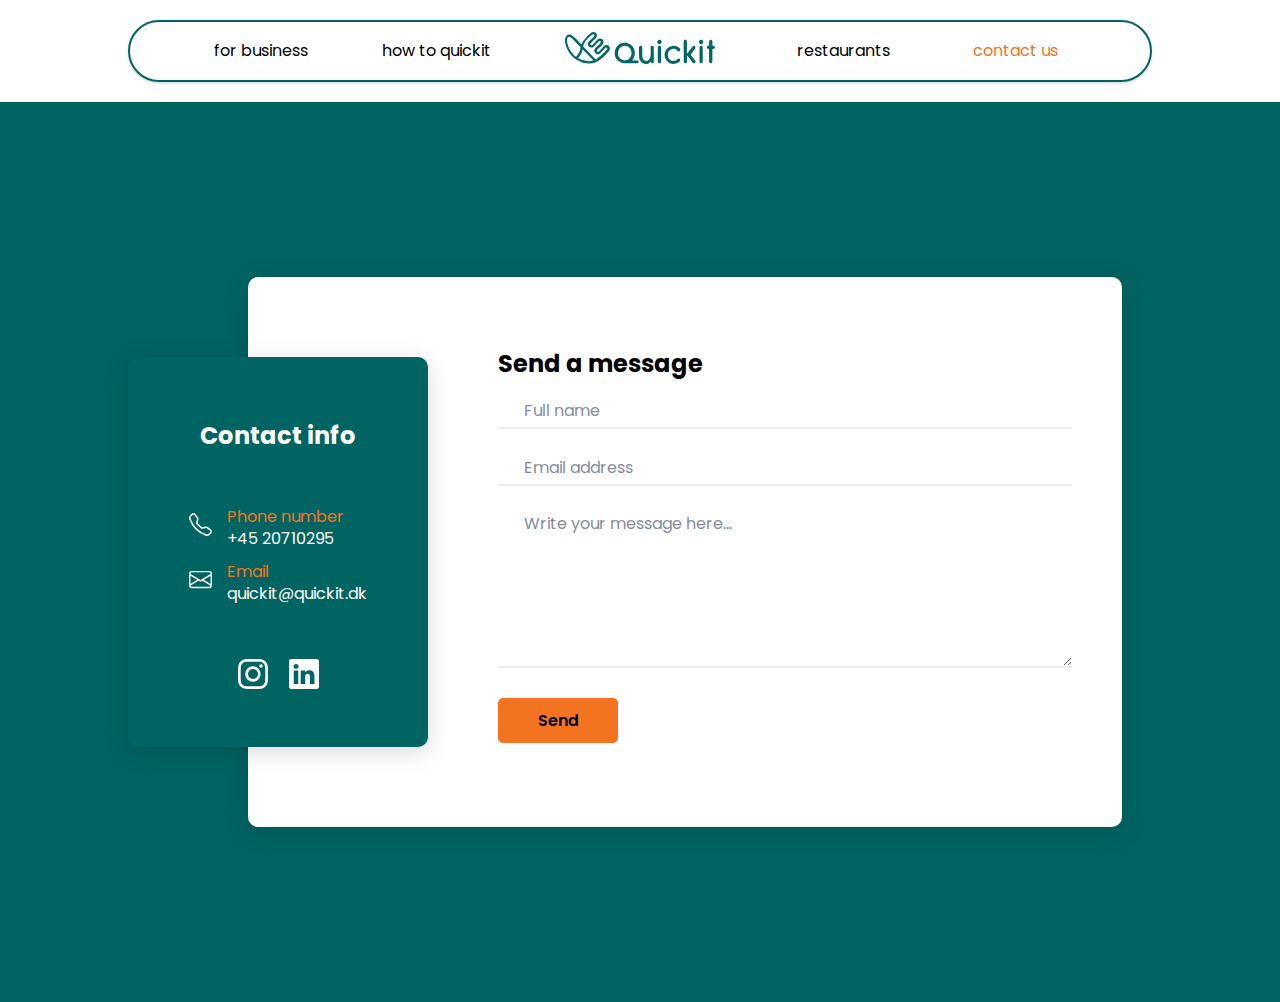
==== commit b8808b3e: "clear html" ====
--- a/contact.html
+++ b/contact.html
@@ -58,47 +58,6 @@
         </div>
       </div>
     </header>
-
-    <!-- <main class="bg-primary">
-      <article class="grid-col-2 box-text">
-        <section>
-          <h1>Contact us</h1>
-          <p>If you have any questions, please write them, we will answer you as soon as we can.</p>
-          <div>
-            <input type="text" name="fullname" placeholder="Full name">
-            <input type="email" name="email" placeholder="Email address">
-            <textarea name="message" id="message" cols="30" rows="6" placeholder="Your message"></textarea>
-            <input class="btn bg-secondary" type="submit" value="Send">
-          </div>
-        </section>
-
-        <aside>
-          <div class="flex">
-            <i>
-              <svg xmlns="http://www.w3.org/2000/svg" width="23" height="23" fill="currentColor" class="bi bi-telephone" viewBox="0 0 16 16">
-                <path d="M3.654 1.328a.678.678 0 0 0-1.015-.063L1.605 2.3c-.483.484-.661 1.169-.45 1.77a17.568 17.568 0 0 0 4.168 6.608 17.569 17.569 0 0 0 6.608 4.168c.601.211 1.286.033 1.77-.45l1.034-1.034a.678.678 0 0 0-.063-1.015l-2.307-1.794a.678.678 0 0 0-.58-.122l-2.19.547a1.745 1.745 0 0 1-1.657-.459L5.482 8.062a1.745 1.745 0 0 1-.46-1.657l.548-2.19a.678.678 0 0 0-.122-.58L3.654 1.328zM1.884.511a1.745 1.745 0 0 1 2.612.163L6.29 2.98c.329.423.445.974.315 1.494l-.547 2.19a.678.678 0 0 0 .178.643l2.457 2.457a.678.678 0 0 0 .644.178l2.189-.547a1.745 1.745 0 0 1 1.494.315l2.306 1.794c.829.645.905 1.87.163 2.611l-1.034 1.034c-.74.74-1.846 1.065-2.877.702a18.634 18.634 0 0 1-7.01-4.42 18.634 18.634 0 0 1-4.42-7.009c-.362-1.03-.037-2.137.703-2.877L1.885.511z"/>
-              </svg>
-            </i>
-            <div>
-              <span>Phone number</span>
-              <span>+45 20710295</span>
-            </div>
-          </div>
-
-          <div class="flex">
-            <i>
-              <svg xmlns="http://www.w3.org/2000/svg" width="23" height="23" fill="currentColor" class="bi bi-envelope" viewBox="0 0 16 16">
-                <path d="M0 4a2 2 0 0 1 2-2h12a2 2 0 0 1 2 2v8a2 2 0 0 1-2 2H2a2 2 0 0 1-2-2V4zm2-1a1 1 0 0 0-1 1v.217l7 4.2 7-4.2V4a1 1 0 0 0-1-1H2zm13 2.383l-4.758 2.855L15 11.114v-5.73zm-.034 6.878L9.271 8.82 8 9.583 6.728 8.82l-5.694 3.44A1 1 0 0 0 2 13h12a1 1 0 0 0 .966-.739zM1 11.114l4.758-2.876L1 5.383v5.73z"/>
-              </svg>
-            </i>
-            <div>
-              <span>Email</span>
-              <a class="emailAddress" href = "mailto: quickit@quickit.dk">quickit@quickit.dk</a></span>
-            </div>
-          </div>
-        </aside>
-      </article>
-    </main> -->
     <main class="contact">
       <div class="contact-container">
         <section class="contact-info">
@@ -148,22 +107,6 @@
         </section>
         <section class="contact-form">
           <h2>Send a message</h2>
-           <!-- <form action="">
-               <div class="field">
-            <i class="uil uil-user"></i>
-            <input type="name" placeholder="Full name" required />
-          </div>
-          <div class="field">
-            <i class="uil uil-at"></i>
-            <input type="email" placeholder="Email" required />
-          </div>
-          <div class="field">
-            <i class="uil uil-comment-alt-dots"></i>
-            <textarea name="message" id="message" cols="30" rows="6" placeholder="Your message"></textarea>
-          </div>
-
-          <input class="submit-btn" type="submit" value="Send" />
-        </form> -->
         <form action="">
                <div class="field">
             <i class="uil uil-user"></i>
--- a/style.css
+++ b/style.css
@@ -33,14 +33,14 @@
 
 h1,
 h2 {
-  font-size: 2rem;
+  font-size: 1.5rem;
 }
 
 .special-heading::before {
   content: "";
   position: absolute;
   width: 80px;
-  height: 60px;
+  height: 40px;
   border-radius: 1px;
   border-bottom: 5px solid var(--color-secondary);
 }
@@ -50,17 +50,13 @@
 }
 
 .special-heading {
-  /* font-size: clamp(2rem, 8vw, 8rem); */
   display: block;
-  font-size: 3rem;
+  font-size: 2rem;
   font-weight: 800;
-  background: linear-gradient(to top, transparent 0%, var(--primary-color) 70%);
-  -webkit-background-clip: text;
-  /* opacity: 0.1; */
   text-align: center;
   grid-column: 1/-1;
-  /* transform: rotate(-3deg); */
-  position: relative;
+  position: relative;
+  padding: 1rem;
 }
 
 p {
@@ -91,35 +87,6 @@
   max-width: 100%;
 }
 
-/* old input styling */
-
-/* input:not(input.btn),
-textarea {
-  background-color: #e0edec;
-  border-radius: 10px;
-  padding: 6px 10px;
-  margin-bottom: 10px;
-  width: 400px;
-  font-family: "Poppins";
-}
-
-input[type="text"],
-input[type="email"],
-textarea {
-  border: 2px transparent solid;
-}
-
-input:focus,
-textarea:focus {
-  border: 2px solid var(--color-secondary);
-  outline: none;
-}
-
-input:hover,
-textarea:hover {
-  border: 2px solid var(--color-secondary);
-} */
-
 article.box-text section p {
   margin-top: 10px;
   margin-bottom: 30px;
@@ -128,7 +95,6 @@
 figcaption {
   max-width: 270px;
   height: 130px;
-  /* text-align: center; */
 }
 
 /* NAVBAR */
@@ -195,35 +161,31 @@
   position: relative;
 }
 
+
 .container::before {
   content: "";
   position: absolute;
-  height: 700px;
-  bottom: -700px;
-  right: 0;
-  left: 0;
-  z-index: -10;
-  /* background-color: var(--color-secondary); */
-  background: linear-gradient(to top, #f7f7f700, #006462);
-  transform: skewY(-3deg);
-  opacity: 0.6;
-}
-
-.container::after {
-  content: "";
-  position: absolute;
-  height: 100px;
-  bottom: -70px;
+  height: 40px;
+  bottom: -245px;
   right: 0;
   left: 0;
   z-index: -10;
   background-color: var(--color-secondary);
-  transform: skewY(-3deg);
+  z-index: -1;
+}
+
+.container::after {
+  content: "";
+  position: absolute;
+  height: 80px;
+  bottom: -120px;
+  right: 0;
+  left: 0;
+  z-index: -10;
+  background-color: var(--color-primary);
 }
 
 .icon-container {
-  /* width: 100px;
-  height: 102px; */
   width: 106px;
   height: 106px;
   place-self: end;
@@ -238,14 +200,10 @@
 .icon-container::before {
   content: "";
   position: absolute;
-  /* width: 102px;
-  height: 104px; */
   width: 40px;
   height: 140%;
-  /* background: linear-gradient(#fff, var(--color-secondary)); */
   background-color: var(--color-secondary);
   animation: rotate 5s linear infinite;
-  /* border-radius: 20px; */
   place-self: center;
 }
 
@@ -256,13 +214,6 @@
   border-radius: 10px;
 }
 
-#delay1 .icon-container::before {
-  animation-delay: 1s;
-}
-
-#delay2 .icon-container::before {
-  animation-delay: 2s;
-}
 
 @keyframes rotate {
   0% {
@@ -292,7 +243,10 @@
   max-width: 500px;
   margin: 0 auto;
   justify-self: center;
-  /* padding: 20px 0; */
+}
+
+.box-a {
+  padding: 2rem;
 }
 
 .box-a img {
@@ -322,18 +276,15 @@
   font-style: normal;
 }
 
+.box-b .grid-col-2b {
+  grid-template-columns: 1fr 4fr;
+}
+
 .box-b .grid-col-3 {
   border-radius: 5px;
-  padding: 3vw 0 5vw 0;
   background-color: var(--color-primary);
 }
 
-.box-b .grid-col-3 {
-  border-radius: 5px;
-  box-shadow: 0 5px 25px rgb(0 0 0 / 15%);
-  padding: 5vw 0;
-  background-color: var(--color-primary);
-}
 .title {
   text-align: center;
   margin-top: 2rem;
@@ -363,26 +314,14 @@
   width: 100%;
   position: relative;
   background-color: var(--color-primary);
-  /* z-index: -1; */
-}
-
-/* .box-d.bg-primary::before,
-.box-d.bg-primary::after {
-  content: "";
-  position: absolute;
-  height: 1400px;
-  bottom: -600px;
-  right: 0;
-  left: 0;
-  z-index: -10;
-  background: linear-gradient(to top, #63918f00, #006462);
-  transform: skewY(-3deg);
-} */
+}
 
 .box-e {
-  margin-left: 2rem;
+  margin: auto;
   margin-bottom: 30px;
   position: relative;
+  background-color: #fff;
+  max-width: 1000px;
 }
 
 .box-e p:first-child {
@@ -429,10 +368,6 @@
 article.grid-col-2 {
   gap: 5rem;
 }
-
-/* .box-e.grid-col-2 {
-  align-items: start;
-} */
 
 .grid-col-2b {
   display: grid;
@@ -536,7 +471,6 @@
 
 /* TEXT STYLING */
 .box-e .box-text {
-  box-shadow: 0 5px 25px rgb(0 0 0 /15%);
   padding: 20px;
 }
 
@@ -717,12 +651,7 @@
   align-items: center;
   justify-content: space-between;
   opacity: 1;
-  /* transition: opacity 0.5s ease; */
-}
-
-/* .slider-container:hover .navigation {
-  opacity: 1;
-} */
+}
 
 .prev-btn,
 .next-btn {
@@ -813,150 +742,6 @@
   font-style: italic;
 }
 
-/* about page - cup */
-
-.cup-container {
-  position: relative;
-  top: 50px;
-  display: flex;
-  align-items: center;
-  justify-content: center;
-  z-index: -1;
-}
-
-.cup {
-  position: relative;
-  width: 280px;
-  height: 300px;
-  /* background: linear-gradient(to right, #2e7a7a, #006462); */
-  background: linear-gradient(to right, #f9f9f9, #d9d9d9);
-  border-bottom-left-radius: 45%;
-  border-bottom-right-radius: 45%;
-}
-
-.top {
-  position: absolute;
-  top: -30px;
-  left: 0;
-  width: 100%;
-  height: 60px;
-  /* background-color: var(--color-primary); */
-  background: linear-gradient(to right, #f9f9f9, #d9d9d9);
-  border-radius: 50%;
-}
-
-.circle {
-  position: absolute;
-  top: 5px;
-  left: 10px;
-  width: calc(100% - 20px);
-  height: 50px;
-  /* background: linear-gradient(to right, #1b6d6c, #65a3a2); */
-  background: linear-gradient(to left, #f9f9f9, #d9d9d9);
-  border-radius: 50%;
-  overflow: hidden;
-}
-
-.coffee {
-  position: absolute;
-  top: 15px;
-  left: 0;
-  width: 100%;
-  height: 100%;
-  background: linear-gradient(rgb(61, 25, 4), #6d391b);
-  border-radius: 50%;
-}
-
-.handle {
-  position: absolute;
-  right: -70px;
-  top: 40px;
-  width: 160px;
-  height: 180px;
-  border: 25px solid #dcdcdc;
-  border-left: 25px solid transparent;
-  border-bottom: 25px solid transparent;
-  border-radius: 50%;
-  transform: rotate(42deg);
-}
-
-.plate {
-  position: absolute;
-  bottom: -50px;
-  left: 50%;
-  transform: translateX(-50%);
-  width: 500px;
-  height: 200px;
-  /* background: linear-gradient(to left, #1b6d6c, #65a3a2); */
-  background: linear-gradient(to right, #f9f9f9, #d9d9d9);
-  border-radius: 50%;
-  box-shadow: 0 35px 35px rgba(0, 0, 0, 0.2);
-}
-
-.plate::before {
-  content: "";
-  position: absolute;
-  top: 10px;
-  left: 10px;
-  right: 10px;
-  bottom: 10px;
-  border-radius: 50%;
-  /* background: linear-gradient(to left, #1b6d6c, #65a3a2); */
-  background: linear-gradient(to left, #f9f9f9, #d9d9d9);
-}
-
-.plate::after {
-  content: "";
-  position: absolute;
-  top: 30px;
-  left: 30px;
-  right: 30px;
-  bottom: 30px;
-  border-radius: 50%;
-  background: radial-gradient(rgba(0, 0, 0, 0.2) 25%, transparent, transparent);
-}
-
-.vapour {
-  position: relative;
-  display: flex;
-  z-index: 1000;
-  padding: 0 20px;
-}
-
-.vapour span {
-  position: relative;
-  bottom: 50px;
-  display: block;
-  margin: 0 2px 50px;
-  min-width: 8px;
-  height: 120px;
-  background-color: #fff;
-  border-radius: 50%;
-  animation: animate 5s linear infinite;
-  opacity: 0;
-  filter: blur(8px);
-  animation-delay: calc(var(--i) * -0.5s);
-}
-
-@keyframes animate {
-  0% {
-    transform: translateY(0) scaleX(1);
-    opacity: 0;
-  }
-  15% {
-    opacity: 1;
-  }
-  50% {
-    transform: translateY(-150px) scaleX(5);
-  }
-  95% {
-    opacity: 0;
-  }
-  100% {
-    transform: translateY(-300px) scaleX(5);
-  }
-}
-
 /* RESTAURANT PAGE */
 #map {
   height: 400px;
@@ -1046,16 +831,7 @@
   min-height: 100vh;
   background-color: var(--color-primary);
   position: relative;
-}
-
-main.contact::before {
-  content: "";
-  position: absolute;
-  top: 0;
-  left: 0;
-  width: 50%;
-  height: 100%;
-  background-color: var(--color-secondary);
+  z-index: 0;
 }
 
 .contact-container {
@@ -1064,7 +840,6 @@
   min-height: 550px;
   display: flex;
   z-index: 100;
-  /* align-items: center; */
 }
 
 .contact-container .contact-info {
@@ -1098,10 +873,6 @@
   background-color: #fff;
   box-shadow: 0 5px 25px rgb(0 0 0 /15%);
   border-radius: 10px;
-  /* display: flex;
-  flex-direction: column;
-  align-items: center;
-  justify-content: center; */
 }
 
 .contact-form input,
@@ -1143,7 +914,6 @@
 .field {
   display: flex;
   justify-content: center;
-  /* align-items: center; */
   border-bottom: 2px solid #eee;
   margin-bottom: 25px;
   position: relative;
@@ -1268,6 +1038,10 @@
     margin-bottom: 0;
   }
 
+  .box-b .grid-col-3 {
+    grid-template-columns: 1fr 1fr;
+  }
+
   .grid-col-3 img {
     max-width: 150px;
   }
@@ -1293,6 +1067,10 @@
 }
 
 @media screen and (max-width: 900px) {
+  .box-b .grid-col-3 {
+    grid-template-columns: 1fr;
+  }
+
   .contact-container {
     width: 95%;
     min-width: auto;
@@ -1371,6 +1149,13 @@
     place-self: center;
   }
 
+  .box-b .grid-col-2b {
+    grid-template-columns: 1fr;
+  }
+  .icon-container {
+    place-self: center;
+  }
+
   .box-c {
     display: flex;
   }
@@ -1397,34 +1182,6 @@
   .img_overlay {
     position: initial;
     opacity: 1;
-  }
-
-  .cup-container {
-    transform: translateX(0);
-  }
-
-  .cup {
-    width: 140px;
-    height: 150px;
-  }
-
-  .plate {
-    bottom: -25px;
-    left: 50%;
-    transform: translateX(-50%);
-    width: 250px;
-    height: 100px;
-  }
-
-  .handle {
-    position: absolute;
-    right: -30px;
-    top: 20px;
-    width: 80px;
-    height: 90px;
-    border: 12px solid #dcdcdc;
-    border-left: 12px solid transparent;
-    border-bottom: 12px solid transparent;
   }
 
   .restaurantGrid {
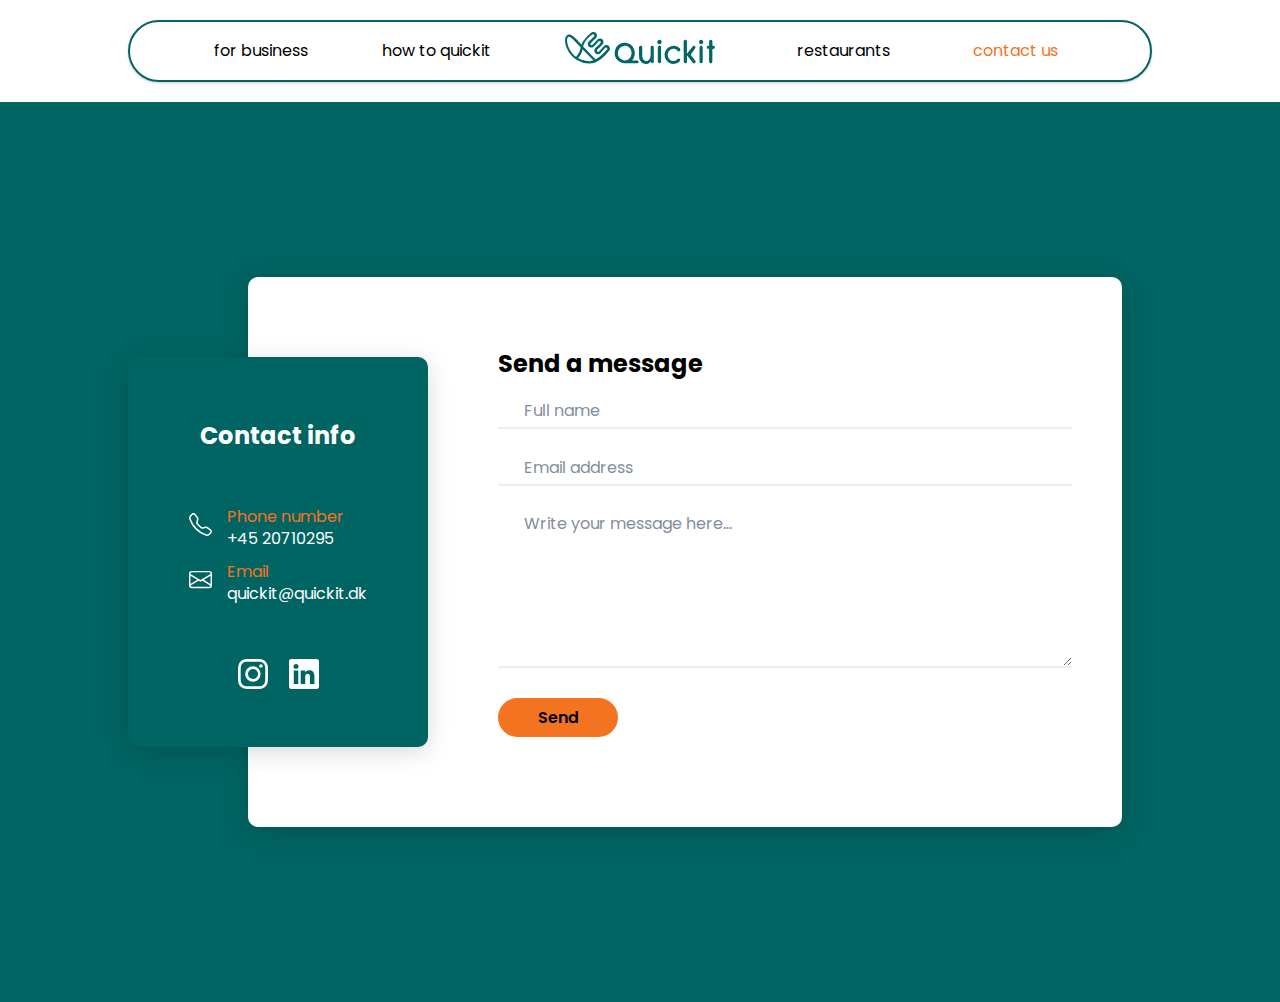
==== commit ef00139d: "change class order" ====
--- a/contact.html
+++ b/contact.html
@@ -38,7 +38,7 @@
           <li><a href="index.html">For business</a></li>
           <li><a href="how-to-quickit.html">How to quickit</a></li>
           <li><a href="restaurants.html">Restaurants</a</li>
-          <li><a class="selected" href="contact.html">Contact us</a></li>
+          <li><a href="contact.html" class="selected" >Contact us</a></li>
         </ul>
         <div>
           <a class="m-right" href="#">
--- a/style.css
+++ b/style.css
@@ -85,6 +85,7 @@
 
 video {
   max-width: 100%;
+  border-radius: 10px;
 }
 
 article.box-text section p {
@@ -161,7 +162,6 @@
   position: relative;
 }
 
-
 .container::before {
   content: "";
   position: absolute;
@@ -214,7 +214,6 @@
   border-radius: 10px;
 }
 
-
 @keyframes rotate {
   0% {
     transform: rotate(0deg);
@@ -236,6 +235,7 @@
   position: relative;
   top: 0;
   left: 0;
+  place-self: center;
 }
 
 .box-a img,
@@ -274,6 +274,13 @@
 .box-a em {
   color: var(--color-primary);
   font-style: normal;
+}
+
+.box-b {
+  display: grid;
+  justify-content: center;
+  align-items: center;
+  padding: 2rem 5rem;
 }
 
 .box-b .grid-col-2b {
@@ -322,6 +329,7 @@
   position: relative;
   background-color: #fff;
   max-width: 1000px;
+  border-radius: 10px;
 }
 
 .box-e p:first-child {
@@ -467,6 +475,7 @@
 .bg-light {
   background-color: var(--color-light);
   color: #000;
+  padding: 2rem;
 }
 
 /* TEXT STYLING */
@@ -736,7 +745,7 @@
 }
 
 .img_overlay h4 {
-  font-size: 1.5rem;
+  font-size: 1.3rem;
   text-align: center;
   font-weight: 200;
   font-style: italic;
@@ -747,6 +756,7 @@
   height: 400px;
   width: 70%;
   margin: 2rem auto;
+  border-radius: 10px;
 }
 
 .restaurantGrid {
@@ -764,6 +774,7 @@
   height: auto;
   margin: 0;
   vertical-align: middle;
+  border-radius: 10px;
 }
 
 .restaurant:hover {
@@ -886,7 +897,8 @@
   font-family: "Poppins";
 }
 
-.contact-form textarea ~ span {
+.contact-form textarea:focus ~ span,
+.contact-form textarea:valid ~ span {
   align-self: flex-start;
   padding-top: 2px;
 }
@@ -909,6 +921,7 @@
   font-weight: 500;
   letter-spacing: 1px;
   color: var(--color-primary);
+  background-color: #fff;
 }
 
 .field {
@@ -950,8 +963,9 @@
   border: none;
   outline: none;
   width: 120px;
-  padding: 10px 30px;
-  border-radius: 5px;
+  border-radius: 25px;
+  padding: 10px 20px;
+  line-height: 1.2;
   font-weight: 600;
   margin-top: 5px;
   cursor: pointer;
@@ -963,6 +977,7 @@
   }
   .navbar,
   .box-a,
+  .box-b .grid-col-3,
   .box-c,
   .box-d .grid-col-3,
   .box-e {
@@ -1071,6 +1086,10 @@
     grid-template-columns: 1fr;
   }
 
+  .container::before {
+    bottom: -100px;
+  }
+
   .contact-container {
     width: 95%;
     min-width: auto;
@@ -1146,7 +1165,6 @@
 
   .box-images {
     max-width: 200px;
-    place-self: center;
   }
 
   .box-b .grid-col-2b {
@@ -1182,6 +1200,10 @@
   .img_overlay {
     position: initial;
     opacity: 1;
+  }
+
+  .img_overlay h4 {
+    font-size: 1rem;
   }
 
   .restaurantGrid {
@@ -1234,3 +1256,9 @@
     justify-content: flex-start;
   }
 }
+
+@media screen and (max-width: 500px) {
+  .box-b {
+    padding: 2rem;
+  }
+}
